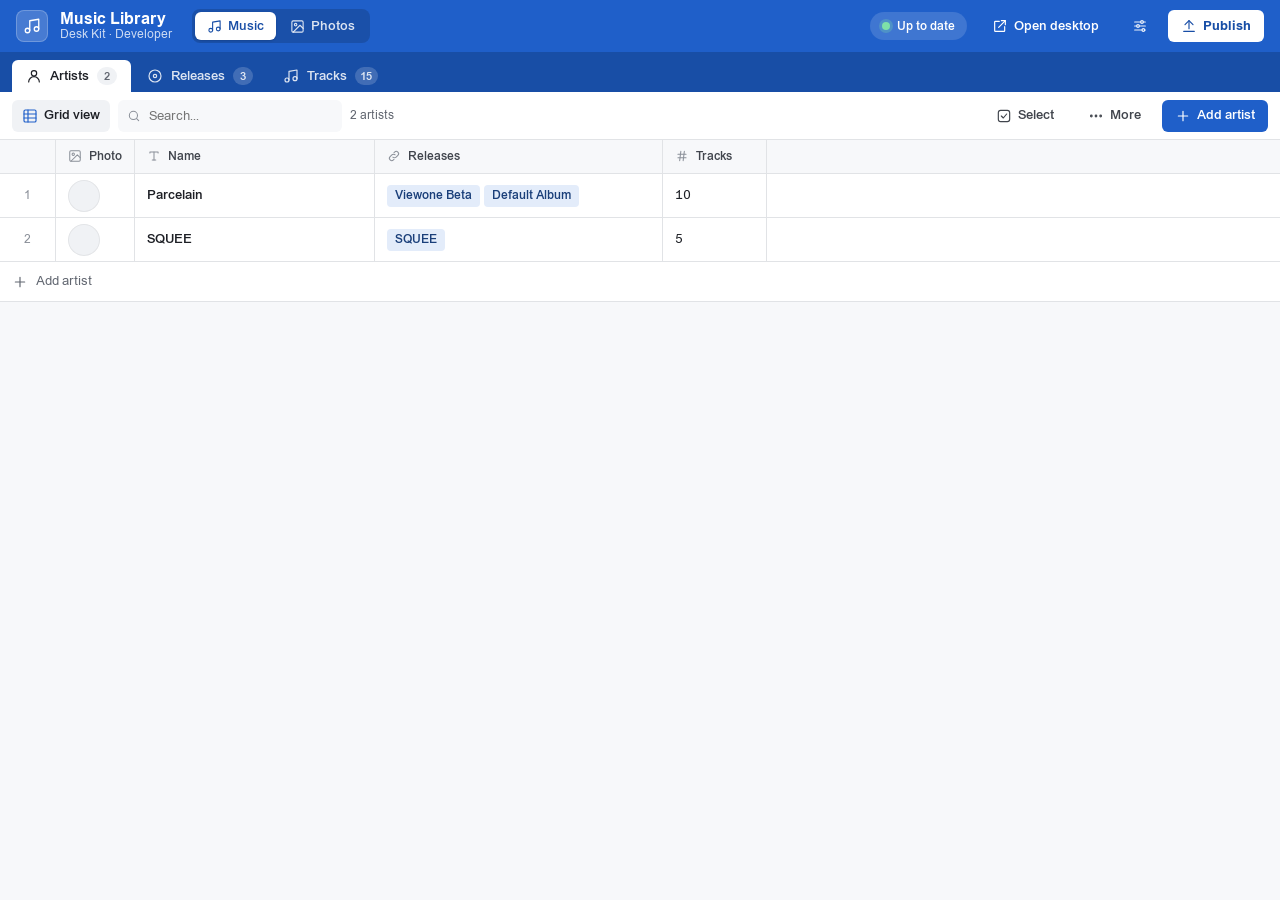
==== developer/index.html @ 1121066f "DeskKit Initial Commit" ====
<!DOCTYPE html>
<html lang="en">
<head>
    <meta charset="UTF-8">
    <meta name="viewport" content="width=device-width, initial-scale=1">
    <meta name="robots" content="noindex, nofollow">
    <meta name="darkreader-lock">
    <title>Music Library · Developer</title>
    <link rel="icon" href="../media/img/favicon.ico">
    <link rel="stylesheet" href="../css/fonts.css">
    <link rel="stylesheet" href="../css/developer.css">
</head>
<body>

    <!-- The editor is for computers only: on narrow screens this notice replaces it -->
    <div class="desktop-only" role="alert">
        <div class="desktop-only-card">
            <strong>Open the editor on a computer</strong>
            <p>The Music &amp; Photos editor needs a bigger screen. Make this window wider, or open <code>/developer/</code> on a desktop or laptop.</p>
            <a class="btn btn-primary btn-lg" href="../desktop/index.html">Back to the site</a>
        </div>
    </div>

    <!-- ============ Base header ============ -->
    <header class="base-header">
        <div class="base-icon" aria-hidden="true" data-icon="music"></div>
        <div class="base-title">
            <strong id="base-title">Music Library</strong>
            <span>Desk Kit · Developer</span>
        </div>

        <div class="section-switch" role="tablist" aria-label="Section">
            <button type="button" role="tab" data-section="music" aria-selected="true"><span data-icon="music"></span><span class="section-label">Music</span></button>
            <button type="button" role="tab" data-section="photos" aria-selected="false"><span data-icon="image"></span><span class="section-label">Photos</span></button>
        </div>

        <div class="header-spacer"></div>

        <span id="status" class="status-pill" role="status" aria-live="polite">
            <span class="status-dot"></span>
            <span id="status-text">Loading...</span>
        </span>

        <a class="btn header-btn hide-sm" href="../desktop/index.html" target="_blank" rel="noopener">
            <span data-icon="external"></span> Open desktop
        </a>
        <button id="settings-btn" class="icon-btn header-btn" type="button" aria-label="Settings" title="Settings">
            <span data-icon="gear"></span>
        </button>
        <button id="publish-btn" class="btn btn-publish" type="button">
            <span data-icon="upload"></span> Publish
        </button>
    </header>

    <!-- ============ Table tabs ============ -->
    <nav class="table-tabs" role="tablist" aria-label="Tables"></nav>

    <!-- ============ View bar ============ -->
    <div class="view-bar">
        <span class="view-name"><span data-icon="grid"></span> Grid view</span>

        <label class="search">
            <span class="sr-only">Search records</span>
            <span data-icon="search"></span>
            <input id="search" type="search" placeholder="Search..." autocomplete="off">
        </label>

        <span id="record-count" class="record-count"></span>

        <div class="header-spacer"></div>

        <button id="select-btn" class="btn btn-ghost" type="button" aria-pressed="false" title="Select records">
            <span data-icon="select"></span><span id="select-btn-label">Select</span>
        </button>

        <div class="menu-wrap">
            <button id="more-btn" class="btn btn-ghost" type="button" aria-haspopup="menu" aria-expanded="false">
                <span data-icon="dots"></span><span class="hide-sm">More</span>
            </button>
            <div id="more-menu" class="menu" role="menu" hidden>
                <button class="menu-item" role="menuitem" data-action="download"><span data-icon="download"></span> <span class="menu-label">Download music.json</span></button>
                <button class="menu-item" role="menuitem" data-action="import"><span data-icon="file"></span> <span class="menu-label">Import a music.json file...</span></button>
                <div class="menu-sep"></div>
                <button class="menu-item" role="menuitem" data-action="sort"><span data-icon="sort"></span> <span class="menu-label">Sort artists A → Z</span></button>
                <div class="menu-sep"></div>
                <button class="menu-item is-danger" role="menuitem" data-action="delete"><span data-icon="trash"></span> <span class="menu-label">Delete records...</span></button>
                <button class="menu-item is-danger" role="menuitem" data-action="discard"><span data-icon="undo"></span> Discard unpublished changes</button>
            </div>
            <input id="import-input" type="file" accept="application/json,.json" hidden>
        </div>

        <button id="add-btn" class="btn btn-primary" type="button">
            <span data-icon="plus"></span> <span id="add-btn-label">Add artist</span>
        </button>
    </div>

    <div id="notice" class="notice" hidden></div>

    <!-- ============ Grid ============ -->
    <main class="grid-scroll" id="grid-scroll">
        <table class="grid" id="grid">
            <thead></thead>
            <tbody></tbody>
        </table>
        <div id="empty" class="empty" hidden></div>
    </main>

    <!-- ============ Record dialog (filled by JS) ============ -->
    <dialog id="record-dialog" class="dialog" aria-labelledby="record-title"></dialog>

    <!-- ============ Settings ============ -->
    <dialog id="settings-dialog" class="dialog dialog-sm" aria-labelledby="settings-title">
        <form method="dialog" id="settings-form" novalidate>
            <div class="form-cover"></div>
            <div class="dialog-header">
                <div class="dialog-heading">
                    <div class="eyebrow"><span data-icon="gear"></span> Settings</div>
                    <h2 class="dialog-title" id="settings-title">Publishing</h2>
                    <p class="dialog-sub">Connect to <code>api/upload.php</code> so Publish writes <code>apps/music/music.json</code> / <code>apps/photos/photos.json</code> and images upload to your server.</p>
                </div>
                <button class="icon-btn" type="button" data-close aria-label="Close"><span data-icon="close"></span></button>
            </div>
            <div class="dialog-body">
                <div class="field">
                    <label class="field-label" for="api-url"><span data-icon="link"></span> API endpoint</label>
                    <p class="field-help">Relative to this page. Leave the default unless you moved the <code>api</code> folder.</p>
                    <input class="input" id="api-url" type="text" placeholder="../api/upload.php" autocomplete="off" spellcheck="false">
                </div>
                <div class="field">
                    <label class="field-label" for="api-key"><span data-icon="key"></span> API key</label>
                    <p class="field-help">The <code>API_KEY</code> value from <code>api/key.env</code>. Without a key, your changes stay in this browser - you can still download the JSON.</p>
                    <div class="input-row">
                        <input class="input" id="api-key" type="password" autocomplete="off" spellcheck="false" placeholder="Paste your key">
                        <button class="btn btn-secondary" type="button" id="toggle-key">Show</button>
                    </div>
                    <label class="checkbox"><input type="checkbox" id="remember-key"> Remember the key on this device</label>
                </div>
            </div>
            <div class="dialog-footer">
                <div class="spacer"></div>
                <button class="btn btn-ghost" type="button" data-close>Cancel</button>
                <button class="btn btn-primary" type="submit">Save settings</button>
            </div>
        </form>
    </dialog>

    <!-- ============ Publish / confirm ============ -->
    <dialog id="confirm-dialog" class="dialog dialog-sm" aria-labelledby="confirm-title"></dialog>

    <div class="toasts" id="toasts" aria-live="polite"></div>

    <script src="../script/developer.js"></script>
</body>
</html>
---- css/fonts.css ----
/* =========================
   ABC Areal
   ========================= */

@font-face {
  font-family: "ABC Areal";
  src: url("../fonts/ABCAreal-Regular.woff2") format("woff2");
  font-weight: 400;
  font-style: normal;
  font-display: swap;
}

@font-face {
  font-family: "ABC Areal";
  src: url("../fonts/ABCAreal-RegularItalic.woff2") format("woff2");
  font-weight: 400;
  font-style: italic;
  font-display: swap;
}

@font-face {
  font-family: "ABC Areal";
  src: url("../fonts/ABCAreal-Medium.woff2") format("woff2");
  font-weight: 500;
  font-style: normal;
  font-display: swap;
}

@font-face {
  font-family: "ABC Areal";
  src: url("../fonts/ABCAreal-MediumItalic.woff2") format("woff2");
  font-weight: 500;
  font-style: italic;
  font-display: swap;
}

@font-face {
  font-family: "ABC Areal";
  src: url("../fonts/ABCAreal-Bold.woff2") format("woff2");
  font-weight: 700;
  font-style: normal;
  font-display: swap;
}

@font-face {
  font-family: "ABC Areal";
  src: url("../fonts/ABCAreal-BoldItalic.woff2") format("woff2");
  font-weight: 700;
  font-style: italic;
  font-display: swap;
}
---- css/developer.css ----
/* ==========================================================================
   Developer · Music library editor
   Airtable-inspired: coloured base header, table tabs, grid view, record forms.
   Units: rem for type/spacing/sizes, px for 1px lines & shadows.
   ========================================================================== */

:root {
    --base: #1f5fc9;
    --base-dark: #184ea6;
    --base-darker: #133f87;
    --accent: #1f5fc9;
    --accent-hover: #184ea6;
    --accent-ring: rgba(31, 95, 201, 0.28);

    --ink: #1d1f25;
    --ink-2: #41454d;
    --muted: #616670;
    --faint: #8b9099;

    --line: #e1e3e6;
    --line-strong: #cfd3d8;
    --surface: #ffffff;
    --surface-2: #f7f8fa;
    --surface-3: #f0f2f5;
    --row-hover: #f5f8fd;

    --chip-bg: #e3ecfa;
    --chip-ink: #1a3f7a;

    --danger: #d23b3b;
    --danger-bg: #fdecec;
    --success: #1e9e5a;
    --warn: #b7791f;
    --warn-bg: #fff6e0;

    --radius-sm: 0.25rem;
    --radius: 0.375rem;
    --radius-lg: 0.75rem;

    --shadow-pop: 0 0.5rem 1.5rem rgba(20, 24, 33, 0.14), 0 1px 3px rgba(20, 24, 33, 0.08);
    --shadow-dialog: 0 1.5rem 4rem rgba(20, 24, 33, 0.28), 0 2px 6px rgba(20, 24, 33, 0.1);

    --font: "ABC Areal", -apple-system, BlinkMacSystemFont, "Segoe UI", Roboto, Helvetica, Arial, sans-serif;

    --header-h: 3.25rem;
    --tabs-h: 2.5rem;
    --viewbar-h: 3rem;
    --row-h: 2.75rem;
}

*, *::before, *::after { box-sizing: border-box; }

html, body {
    margin: 0;
    height: 100%;
}

body {
    display: flex;
    flex-direction: column;
    font-family: var(--font);
    font-size: 0.875rem;
    line-height: 1.4;
    color: var(--ink);
    background: var(--surface);
    -webkit-font-smoothing: antialiased;
}

button, input, select, textarea {
    font: inherit;
    color: inherit;
}

button { cursor: pointer; }

svg.icon {
    width: 1rem;
    height: 1rem;
    flex: none;
    fill: none;
    stroke: currentColor;
    stroke-width: 1.75;
    stroke-linecap: round;
    stroke-linejoin: round;
}

.sr-only {
    position: absolute;
    width: 1px; height: 1px;
    overflow: hidden;
    clip: rect(0 0 0 0);
    white-space: nowrap;
}

:focus-visible {
    outline: 2px solid var(--accent);
    outline-offset: 2px;
}

[hidden] { display: none !important; }

/* ---------- Buttons ---------- */

.btn {
    display: inline-flex;
    align-items: center;
    justify-content: center;
    gap: 0.375rem;
    height: 2rem;
    padding: 0 0.75rem;
    border: 1px solid transparent;
    border-radius: var(--radius);
    background: transparent;
    font-weight: 500;
    font-size: 0.8125rem;
    white-space: nowrap;
    text-decoration: none;
    transition: background-color 0.12s ease, border-color 0.12s ease, box-shadow 0.12s ease;
}

.btn:disabled { opacity: 0.55; cursor: not-allowed; }

.btn-primary {
    background: var(--accent);
    color: #fff;
}
.btn-primary:hover:not(:disabled) { background: var(--accent-hover); }

.btn-secondary {
    background: var(--surface);
    border-color: var(--line-strong);
    color: var(--ink);
}
.btn-secondary:hover:not(:disabled) { background: var(--surface-2); }

.btn-ghost { color: var(--ink-2); }
.btn-ghost:hover:not(:disabled) { background: var(--surface-3); }
.btn[aria-pressed="true"] { background: var(--chip-bg); color: var(--chip-ink); }
.btn[aria-pressed="true"]:hover { background: #d3e1f7; }

.btn-danger-ghost { color: var(--danger); }
.btn-danger-ghost:hover:not(:disabled) { background: var(--danger-bg); }

.btn-lg {
    height: 2.5rem;
    padding: 0 1.125rem;
    font-size: 0.9375rem;
}

.icon-btn {
    display: inline-grid;
    place-items: center;
    width: 2rem;
    height: 2rem;
    padding: 0;
    border: 0;
    border-radius: var(--radius);
    background: transparent;
    color: var(--muted);
}
.icon-btn:hover { background: var(--surface-3); color: var(--ink); }
.icon-btn-sm { width: 1.625rem; height: 1.625rem; }
.icon-btn-sm svg.icon { width: 0.875rem; height: 0.875rem; }

/* ---------- Base header ---------- */

.base-header {
    flex: none;
    display: flex;
    align-items: center;
    gap: 0.75rem;
    height: var(--header-h);
    padding: 0 1rem;
    background: var(--base);
    color: #fff;
}

.base-icon {
    display: grid;
    place-items: center;
    width: 2rem;
    height: 2rem;
    border-radius: 0.5rem;
    background: rgba(255, 255, 255, 0.18);
    box-shadow: inset 0 0 0 1px rgba(255, 255, 255, 0.22);
}
.base-icon svg.icon { width: 1.125rem; height: 1.125rem; }

.base-title {
    display: flex;
    flex-direction: column;
    min-width: 0;
    line-height: 1.15;
}

.base-title strong {
    font-size: 1rem;
    font-weight: 700;
    white-space: nowrap;
}

.base-title span {
    font-size: 0.75rem;
    opacity: 0.78;
    white-space: nowrap;
}

.header-spacer { flex: 1; }

/* Music / Photos switch */
.section-switch {
    display: inline-flex;
    gap: 0.125rem;
    margin-left: 0.5rem;
    padding: 0.1875rem;
    border-radius: 0.5rem;
    background: rgba(0, 0, 0, 0.16);
}

.section-switch button {
    display: inline-flex;
    align-items: center;
    gap: 0.375rem;
    height: 1.75rem;
    padding: 0 0.75rem;
    border: 0;
    border-radius: 0.375rem;
    background: transparent;
    color: rgba(255, 255, 255, 0.85);
    font-size: 0.8125rem;
    font-weight: 500;
    white-space: nowrap;
}
.section-switch button:hover { color: #fff; background: rgba(255, 255, 255, 0.1); }
.section-switch button[aria-selected="true"] {
    background: #fff;
    color: var(--base-dark);
    box-shadow: 0 1px 2px rgba(0, 0, 0, 0.15);
}
.section-switch svg.icon { width: 0.9375rem; height: 0.9375rem; }

.status-pill {
    display: inline-flex;
    align-items: center;
    gap: 0.4375rem;
    height: 1.75rem;
    padding: 0 0.75rem;
    border-radius: 999px;
    background: rgba(255, 255, 255, 0.14);
    font-size: 0.75rem;
    font-weight: 500;
    white-space: nowrap;
}

.status-dot {
    width: 0.5rem;
    height: 0.5rem;
    border-radius: 50%;
    background: #7ee2a8;
    box-shadow: 0 0 0 3px rgba(126, 226, 168, 0.25);
}
.status-pill.is-dirty .status-dot {
    background: #ffd166;
    box-shadow: 0 0 0 3px rgba(255, 209, 102, 0.25);
}
.status-pill.is-offline .status-dot {
    background: #ff9b9b;
    box-shadow: 0 0 0 3px rgba(255, 155, 155, 0.25);
}

.header-btn {
    color: #fff;
}
.header-btn:hover:not(:disabled) { background: rgba(255, 255, 255, 0.14); }

.header-btn.icon-btn { color: rgba(255, 255, 255, 0.9); }
.header-btn.icon-btn:hover { color: #fff; }

.btn-publish {
    background: #fff;
    color: var(--base-dark);
    font-weight: 700;
}
.btn-publish:hover:not(:disabled) { background: #eef3fc; }

/* ---------- Table tabs ---------- */

.table-tabs {
    flex: none;
    display: flex;
    align-items: flex-end;
    gap: 0.125rem;
    height: var(--tabs-h);
    padding: 0 0.75rem;
    background: var(--base-dark);
    overflow-x: auto;
    scrollbar-width: none;
}
.table-tabs::-webkit-scrollbar { display: none; }

.table-tab {
    display: inline-flex;
    align-items: center;
    gap: 0.5rem;
    height: 2rem;
    padding: 0 0.875rem;
    border: 0;
    border-radius: var(--radius) var(--radius) 0 0;
    background: transparent;
    color: rgba(255, 255, 255, 0.85);
    font-weight: 500;
    font-size: 0.8125rem;
    white-space: nowrap;
}
.table-tab:hover { background: var(--base-darker); color: #fff; }

.table-tab[aria-selected="true"] {
    background: var(--surface);
    color: var(--ink);
}

.tab-count {
    min-width: 1.25rem;
    padding: 0 0.375rem;
    border-radius: 999px;
    background: rgba(255, 255, 255, 0.18);
    font-size: 0.6875rem;
    line-height: 1.125rem;
    text-align: center;
}
.table-tab[aria-selected="true"] .tab-count {
    background: var(--surface-3);
    color: var(--muted);
}

/* ---------- View bar ---------- */

.view-bar {
    flex: none;
    display: flex;
    align-items: center;
    gap: 0.5rem;
    min-height: var(--viewbar-h);
    padding: 0.375rem 0.75rem;
    border-bottom: 1px solid var(--line);
    background: var(--surface);
    flex-wrap: wrap;
}

.view-name {
    display: inline-flex;
    align-items: center;
    gap: 0.375rem;
    height: 2rem;
    padding: 0 0.625rem;
    border-radius: var(--radius);
    background: var(--surface-3);
    font-weight: 500;
    font-size: 0.8125rem;
}
.view-name svg.icon { color: var(--accent); }

.search {
    position: relative;
    display: flex;
    align-items: center;
}
.search svg.icon {
    position: absolute;
    left: 0.5625rem;
    width: 0.875rem;
    height: 0.875rem;
    color: var(--faint);
    pointer-events: none;
}
.search input {
    width: 14rem;
    max-width: 100%;
    height: 2rem;
    padding: 0 0.625rem 0 1.875rem;
    border: 1px solid transparent;
    border-radius: var(--radius);
    background: var(--surface-2);
    font-size: 0.8125rem;
    outline: none;
}
.search input:hover { background: var(--surface-3); }
.search input:focus {
    background: var(--surface);
    border-color: var(--accent);
    box-shadow: 0 0 0 3px var(--accent-ring);
}

.record-count {
    color: var(--muted);
    font-size: 0.75rem;
    white-space: nowrap;
}

.menu-wrap { position: relative; }

.menu {
    position: absolute;
    top: calc(100% + 0.375rem);
    right: 0;
    z-index: 40;
    min-width: 15rem;
    padding: 0.375rem;
    border: 1px solid var(--line);
    border-radius: var(--radius-lg);
    background: var(--surface);
    box-shadow: var(--shadow-pop);
}

.menu-item {
    display: flex;
    align-items: center;
    gap: 0.625rem;
    width: 100%;
    padding: 0.5rem 0.625rem;
    border: 0;
    border-radius: var(--radius);
    background: transparent;
    text-align: left;
    font-size: 0.8125rem;
}
.menu-item:hover:not(:disabled) { background: var(--surface-3); }
.menu-item:disabled { opacity: 0.45; cursor: not-allowed; }
.menu-item svg.icon { color: var(--muted); }
.menu-item.is-danger { color: var(--danger); }
.menu-item.is-danger svg.icon { color: var(--danger); }
.menu-sep { height: 1px; margin: 0.375rem 0.25rem; background: var(--line); }

/* ---------- Notice ---------- */

.notice {
    flex: none;
    display: flex;
    align-items: center;
    gap: 0.625rem;
    padding: 0.5rem 1rem;
    border-bottom: 1px solid #f1dfae;
    background: var(--warn-bg);
    color: #6b4d00;
    font-size: 0.8125rem;
}
.notice svg.icon { color: var(--warn); }
.notice .btn { height: 1.75rem; margin-left: auto; }

/* ---------- Grid ---------- */

.grid-scroll {
    flex: 1 1 auto;
    min-height: 0;
    overflow: auto;
    background: var(--surface-2);
}

.grid {
    width: max-content;
    min-width: 100%;
    border-collapse: separate;
    border-spacing: 0;
    background: var(--surface);
    font-size: 0.8125rem;
}

.grid th,
.grid td {
    height: var(--row-h);
    padding: 0 0.75rem;
    border-right: 1px solid var(--line);
    border-bottom: 1px solid var(--line);
    text-align: left;
    vertical-align: middle;
    white-space: nowrap;
}

.grid th {
    position: sticky;
    top: 0;
    z-index: 2;
    height: 2.125rem;
    background: var(--surface-2);
    color: var(--ink-2);
    font-weight: 500;
    font-size: 0.75rem;
}

.th-inner {
    display: flex;
    align-items: center;
    gap: 0.4375rem;
}
.th-inner svg.icon {
    width: 0.875rem;
    height: 0.875rem;
    color: var(--faint);
}

.grid tbody tr { cursor: pointer; }
.grid tbody tr:hover td { background: var(--row-hover); }

.grid .col-num {
    width: 3.5rem;
    min-width: 3.5rem;
    padding: 0 0.5rem;
    color: var(--faint);
    font-size: 0.75rem;
    text-align: center;
}
.grid th.col-num { text-align: center; }

.num-cell {
    position: relative;
    display: grid;
    place-items: center;
    height: 100%;
}
.num-cell .expand {
    position: absolute;
    inset: 0;
    display: none;
    place-items: center;
    color: var(--accent);
}
.grid tbody tr:hover .num-cell .row-index { visibility: hidden; }
.grid tbody tr:hover .num-cell .expand { display: grid; }

.grip {
    position: absolute;
    left: -0.25rem;
    top: 50%;
    transform: translateY(-50%);
    display: none;
    color: var(--faint);
    cursor: grab;
}
.grid.is-sortable tbody tr:hover .grip { display: block; }

/* Select mode */
.row-check {
    width: 1rem;
    height: 1rem;
    margin: 0;
    accent-color: var(--accent);
    cursor: pointer;
}
.grid.is-selecting tbody tr:hover .num-cell .row-index { visibility: visible; }
.grid tbody tr.is-selected td { background: #eaf1fd; }
.grid tbody tr.is-selected:hover td { background: #dfe9fb; }
.record-count.is-selecting { color: var(--accent); font-weight: 500; }

.grid tr.is-drop-before td { box-shadow: inset 0 2px 0 var(--accent); }
.grid tr.is-drop-after td { box-shadow: inset 0 -2px 0 var(--accent); }
.grid tr.is-dragging td { opacity: 0.45; }

.col-primary { min-width: 15rem; font-weight: 500; color: var(--ink); }
.col-wide { min-width: 18rem; }
.col-mid { min-width: 11rem; }
.col-narrow { min-width: 6.5rem; }
.col-thumb { width: 4.25rem; min-width: 4.25rem; }
.col-fill { width: 100%; border-right: 0 !important; }

.cell-truncate {
    display: block;
    max-width: 22rem;
    overflow: hidden;
    text-overflow: ellipsis;
}

.thumb {
    display: block;
    width: 2rem;
    height: 2rem;
    border-radius: var(--radius-sm);
    background: var(--surface-3) center / cover no-repeat;
    box-shadow: inset 0 0 0 1px rgba(0, 0, 0, 0.06);
}
.thumb.is-round { border-radius: 50%; }
.thumb img {
    display: block;
    width: 100%;
    height: 100%;
    object-fit: cover;
    border-radius: inherit;
}

.chips {
    display: flex;
    align-items: center;
    gap: 0.25rem;
    overflow: hidden;
}

.chip {
    display: inline-flex;
    align-items: center;
    max-width: 12rem;
    height: 1.375rem;
    padding: 0 0.5rem;
    border-radius: var(--radius-sm);
    background: var(--chip-bg);
    color: var(--chip-ink);
    font-size: 0.75rem;
    font-weight: 500;
    overflow: hidden;
    text-overflow: ellipsis;
    white-space: nowrap;
}
.chip-more { background: var(--surface-3); color: var(--muted); }

.muted { color: var(--faint); }
.mono { font-variant-numeric: tabular-nums; }

.play-btn {
    display: inline-grid;
    place-items: center;
    width: 1.75rem;
    height: 1.75rem;
    border: 1px solid var(--line-strong);
    border-radius: 50%;
    background: var(--surface);
    color: var(--ink-2);
}
.play-btn:hover { border-color: var(--accent); color: var(--accent); }
.play-btn svg.icon { width: 0.75rem; height: 0.75rem; }
.play-btn.is-playing { background: var(--accent); border-color: var(--accent); color: #fff; }

.add-row td {
    height: 2.5rem;
    color: var(--muted);
    border-right: 0;
}
.add-row:hover td { background: var(--row-hover); color: var(--accent); }
.add-row .add-row-inner { display: flex; align-items: center; gap: 0.5rem; }

.empty {
    display: flex;
    flex-direction: column;
    align-items: center;
    gap: 0.5rem;
    padding: 4rem 1rem;
    color: var(--muted);
    text-align: center;
}
.empty strong { color: var(--ink); font-size: 0.9375rem; }

/* ---------- Dialog (record form) ---------- */

.dialog {
    width: min(40rem, calc(100vw - 2rem));
    max-height: calc(100vh - 3rem);
    max-height: calc(100dvh - 3rem);
    padding: 0;
    border: 0;
    border-radius: var(--radius-lg);
    background: var(--surface);
    color: var(--ink);
    box-shadow: var(--shadow-dialog);
    overflow: hidden;
}
.dialog[open] { display: flex; flex-direction: column; }
.dialog::backdrop { background: rgba(18, 22, 30, 0.5); }
.dialog-sm { width: min(30rem, calc(100vw - 2rem)); }

.dialog form {
    display: flex;
    flex-direction: column;
    min-height: 0;
    flex: 1 1 auto;
}

.form-cover {
    flex: none;
    height: 0.375rem;
    background: var(--base);
}

.dialog-header {
    flex: none;
    display: flex;
    align-items: flex-start;
    gap: 0.75rem;
    padding: 1.5rem 1.75rem 0.25rem;
}

.dialog-heading { flex: 1; min-width: 0; }

.eyebrow {
    display: inline-flex;
    align-items: center;
    gap: 0.375rem;
    margin-bottom: 0.375rem;
    color: var(--muted);
    font-size: 0.6875rem;
    font-weight: 700;
    letter-spacing: 0.06em;
    text-transform: uppercase;
}
.eyebrow svg.icon { width: 0.8125rem; height: 0.8125rem; }

.dialog-title {
    margin: 0;
    font-size: 1.5rem;
    font-weight: 700;
    line-height: 1.2;
    overflow-wrap: anywhere;
}

.dialog-sub {
    margin: 0.375rem 0 0;
    color: var(--muted);
    font-size: 0.875rem;
}

.dialog-body {
    flex: 1 1 auto;
    min-height: 0;
    overflow-y: auto;
    padding: 1rem 1.75rem 1.5rem;
}

.dialog-footer {
    flex: none;
    display: flex;
    align-items: center;
    gap: 0.5rem;
    padding: 0.875rem 1.75rem;
    border-top: 1px solid var(--line);
    background: var(--surface);
}
.dialog-footer .spacer { flex: 1; }

/* ---------- Fields (Airtable form look) ---------- */

.field {
    padding: 1.125rem 0;
    border-bottom: 1px solid var(--line);
}
.field:last-child { border-bottom: 0; }

.field-label {
    display: flex;
    align-items: center;
    gap: 0.5rem;
    margin-bottom: 0.25rem;
    font-size: 0.9375rem;
    font-weight: 700;
    color: var(--ink);
}
.field-label svg.icon { width: 0.9375rem; height: 0.9375rem; color: var(--faint); }
.field-label .req { color: var(--danger); font-weight: 700; }

.field-help {
    margin: 0 0 0.625rem;
    color: var(--muted);
    font-size: 0.8125rem;
}

.field-error {
    display: none;
    align-items: center;
    gap: 0.375rem;
    margin-top: 0.5rem;
    color: var(--danger);
    font-size: 0.8125rem;
}
.field.has-error .field-error { display: flex; }
.field.has-error > .input,
.field.has-error > .select,
.field.has-error > .input-row > .input { border-color: var(--danger); }
.field.has-error > .input:focus,
.field.has-error > .select:focus,
.field.has-error > .input-row > .input:focus { box-shadow: 0 0 0 3px rgba(210, 59, 59, 0.2); }

.input,
.select {
    display: block;
    width: 100%;
    height: 2.5rem;
    padding: 0 0.75rem;
    border: 1px solid var(--line-strong);
    border-radius: var(--radius);
    background: var(--surface);
    font-size: 0.9375rem;
    outline: none;
    transition: border-color 0.12s ease, box-shadow 0.12s ease;
}
.input::placeholder { color: var(--faint); }
.input:hover, .select:hover { border-color: #b9bec5; }
.input:focus, .select:focus {
    border-color: var(--accent);
    box-shadow: 0 0 0 3px var(--accent-ring);
}

.select {
    appearance: none;
    padding-right: 2.25rem;
    background-image: url("data:image/svg+xml,%3Csvg xmlns='http://www.w3.org/2000/svg' viewBox='0 0 16 16' fill='none' stroke='%23616670' stroke-width='1.75' stroke-linecap='round' stroke-linejoin='round'%3E%3Cpath d='m4 6 4 4 4-4'/%3E%3C/svg%3E");
    background-repeat: no-repeat;
    background-position: right 0.75rem center;
    background-size: 1rem;
}

.input-row {
    display: flex;
    gap: 0.5rem;
    align-items: stretch;
}
.input-row .input { flex: 1 1 auto; min-width: 0; }
.input-row .btn { height: 2.5rem; flex: none; }

.field-grid {
    display: grid;
    grid-template-columns: repeat(2, minmax(0, 1fr));
    gap: 0 1.25rem;
}

/* image field */
.image-field {
    display: grid;
    grid-template-columns: 6.5rem minmax(0, 1fr);
    gap: 1rem;
    align-items: start;
}

.image-preview {
    position: relative;
    width: 6.5rem;
    aspect-ratio: 1;
    border-radius: var(--radius);
    background: var(--surface-3) center / cover no-repeat;
    box-shadow: inset 0 0 0 1px rgba(0, 0, 0, 0.06);
    display: grid;
    place-items: center;
    color: var(--faint);
    overflow: hidden;
}
.image-preview.is-round { border-radius: 50%; }
.image-preview.has-image svg.icon { display: none; }
.image-preview svg.icon { width: 1.5rem; height: 1.5rem; }

.image-preview .spinner {
    position: absolute;
    inset: 0;
    display: none;
    place-items: center;
    background: rgba(255, 255, 255, 0.7);
}
.image-preview.is-busy .spinner { display: grid; }

.spinner::after {
    content: "";
    width: 1.25rem;
    height: 1.25rem;
    border: 2px solid var(--line-strong);
    border-top-color: var(--accent);
    border-radius: 50%;
    animation: spin 0.8s linear infinite;
}
@keyframes spin { to { transform: rotate(360deg); } }

.dropzone {
    display: flex;
    flex-direction: column;
    align-items: center;
    justify-content: center;
    gap: 0.25rem;
    min-height: 4rem;
    padding: 0.75rem;
    margin-bottom: 0.5rem;
    border: 1.5px dashed var(--line-strong);
    border-radius: var(--radius);
    background: var(--surface-2);
    color: var(--muted);
    font-size: 0.8125rem;
    text-align: center;
    cursor: pointer;
    transition: border-color 0.12s ease, background-color 0.12s ease;
}
.dropzone:hover,
.dropzone.is-over {
    border-color: var(--accent);
    background: #f1f6fe;
    color: var(--ink-2);
}
.dropzone strong { color: var(--accent); font-weight: 500; }
.dropzone svg.icon { color: var(--accent); }

.image-meta {
    margin-top: 0.375rem;
    color: var(--faint);
    font-size: 0.75rem;
}

/* photo picker inside album / photo forms */
.photo-tiles {
    display: grid;
    grid-template-columns: repeat(auto-fill, minmax(5.5rem, 1fr));
    gap: 0.5rem;
    margin-bottom: 0.75rem;
}

.photo-tile {
    position: relative;
    aspect-ratio: 1;
    border-radius: var(--radius);
    overflow: hidden;
    background: var(--surface-3);
    box-shadow: inset 0 0 0 1px rgba(0, 0, 0, 0.06);
}

.photo-tile img {
    display: block;
    width: 100%;
    height: 100%;
    object-fit: cover;
}

.photo-tile-num {
    position: absolute;
    top: 0.25rem;
    left: 0.25rem;
    min-width: 1.25rem;
    padding: 0 0.3125rem;
    border-radius: 999px;
    background: rgba(0, 0, 0, 0.55);
    color: #fff;
    font-size: 0.6875rem;
    line-height: 1.125rem;
    text-align: center;
}

.photo-tile-actions {
    position: absolute;
    left: 0;
    right: 0;
    bottom: 0;
    display: flex;
    justify-content: space-between;
    padding: 0.25rem;
    background: linear-gradient(transparent, rgba(0, 0, 0, 0.55));
    opacity: 0;
    transition: opacity 0.12s ease;
}
.photo-tile:hover .photo-tile-actions,
.photo-tile:focus-within .photo-tile-actions { opacity: 1; }

@media (hover: none) {
    .photo-tile-actions { opacity: 1; }
}

.photo-tile-actions button {
    display: grid;
    place-items: center;
    width: 1.5rem;
    height: 1.5rem;
    padding: 0;
    border: 0;
    border-radius: var(--radius-sm);
    background: rgba(255, 255, 255, 0.92);
    color: var(--ink);
}
.photo-tile-actions button:hover { background: #fff; color: var(--accent); }
.photo-tile-actions svg.icon { width: 0.8125rem; height: 0.8125rem; }

.field .input-row + .image-meta { margin-top: 0.5rem; }

/* track editor inside release form */
.track-editor {
    border: 1px solid var(--line);
    border-radius: var(--radius);
    overflow: hidden;
}

.track-row {
    display: grid;
    grid-template-columns: 1.75rem minmax(0, 1.2fr) minmax(0, 1.4fr) 4.25rem auto;
    gap: 0.375rem;
    align-items: center;
    padding: 0.375rem 0.5rem;
    border-bottom: 1px solid var(--line);
    background: var(--surface);
}
.track-row:last-of-type { border-bottom: 0; }

.track-row.is-head {
    padding-top: 0.4375rem;
    padding-bottom: 0.4375rem;
    background: var(--surface-2);
    color: var(--muted);
    font-size: 0.6875rem;
    font-weight: 700;
    letter-spacing: 0.04em;
    text-transform: uppercase;
}

.track-row .track-num {
    color: var(--faint);
    font-size: 0.75rem;
    text-align: center;
}

.track-row .input {
    height: 2rem;
    padding: 0 0.5rem;
    font-size: 0.8125rem;
}

.track-row .input.is-invalid { border-color: var(--danger); }

.track-actions {
    display: flex;
    align-items: center;
}

.track-add {
    display: flex;
    align-items: center;
    gap: 0.5rem;
    width: 100%;
    padding: 0.5rem 0.75rem;
    border: 0;
    border-top: 1px solid var(--line);
    background: var(--surface-2);
    color: var(--accent);
    font-size: 0.8125rem;
    font-weight: 500;
    text-align: left;
}
.track-add:hover { background: #f1f6fe; }
.track-editor .track-add:first-child { border-top: 0; }

.release-list {
    display: flex;
    flex-wrap: wrap;
    gap: 0.375rem;
}
.release-list .chip { cursor: pointer; }
.release-list .chip:hover { background: #d3e1f7; }

.inline-note {
    display: flex;
    gap: 0.5rem;
    padding: 0.625rem 0.75rem;
    border-radius: var(--radius);
    background: var(--surface-2);
    color: var(--muted);
    font-size: 0.8125rem;
}
.inline-note svg.icon { color: var(--accent); margin-top: 0.125rem; }

.summary-list {
    margin: 0.75rem 0 0;
    padding: 0;
    list-style: none;
    border: 1px solid var(--line);
    border-radius: var(--radius);
}
.summary-list li {
    display: flex;
    justify-content: space-between;
    padding: 0.5rem 0.75rem;
    border-bottom: 1px solid var(--line);
    font-size: 0.8125rem;
}
.summary-list li:last-child { border-bottom: 0; }
.delta-up { color: var(--success); font-weight: 500; }
.delta-down { color: var(--danger); font-weight: 500; }

.checkbox {
    display: flex;
    align-items: center;
    gap: 0.5rem;
    margin-top: 0.75rem;
    font-size: 0.8125rem;
    color: var(--ink-2);
}
.checkbox input { width: 1rem; height: 1rem; accent-color: var(--accent); }

.alert {
    display: flex;
    gap: 0.5rem;
    margin-top: 1rem;
    padding: 0.75rem;
    border-radius: var(--radius);
    background: var(--danger-bg);
    color: #8f1f1f;
    font-size: 0.8125rem;
}
.alert svg.icon { color: var(--danger); margin-top: 0.125rem; }

/* ---------- Toasts ---------- */

.toasts {
    position: fixed;
    left: 50%;
    bottom: 1.5rem;
    z-index: 100;
    display: flex;
    flex-direction: column;
    align-items: center;
    gap: 0.5rem;
    transform: translateX(-50%);
    pointer-events: none;
}

.toast {
    display: flex;
    align-items: center;
    gap: 0.625rem;
    max-width: min(32rem, calc(100vw - 2rem));
    padding: 0.625rem 1rem;
    border-radius: var(--radius-lg);
    background: #1d1f25;
    color: #fff;
    font-size: 0.8125rem;
    box-shadow: var(--shadow-pop);
    animation: toast-in 0.18s ease-out;
    pointer-events: auto;
}
.toast svg.icon { color: #7ee2a8; }
.toast.is-error svg.icon { color: #ff9b9b; }
.toast.is-info svg.icon { color: #9cc2ff; }

@keyframes toast-in {
    from { opacity: 0; transform: translateY(0.5rem); }
    to { opacity: 1; transform: none; }
}

/* ---------- Small screens ---------- */

@media (max-width: 48rem) {
    .base-title span,
    .hide-sm { display: none !important; }

    .base-title { overflow: hidden; }
    .base-title { display: none; }
    .section-switch { margin-left: 0; }
    .section-switch button { padding: 0 0.5rem; }
    .base-title strong { overflow: hidden; text-overflow: ellipsis; }
    .status-pill { padding: 0 0.5rem; }
    #status-text { display: none; }
    .view-bar #select-btn { margin-left: auto; }
    .view-bar > .header-spacer { display: none; }

    .base-header { gap: 0.5rem; padding: 0 0.75rem; }

    .search { flex: 1 1 10rem; }
    .search input { width: 100%; }

    .dialog-header { padding: 1.25rem 1.125rem 0.25rem; }
    .dialog-body { padding: 0.75rem 1.125rem 1.25rem; }
    .dialog-footer { padding: 0.75rem 1.125rem; }

    .field-grid { grid-template-columns: minmax(0, 1fr); }

    .image-field { grid-template-columns: 4.5rem minmax(0, 1fr); }
    .image-preview { width: 4.5rem; }

    .track-row { grid-template-columns: 1.25rem minmax(0, 1fr) 3.75rem auto; }
    .track-row .track-url { grid-column: 2 / -1; grid-row: 2; }
    .track-row.is-head .track-url-head { display: none; }
}

@media (prefers-reduced-motion: reduce) {
    *, *::before, *::after { animation: none !important; transition: none !important; }
}

/* ---------- Desktop only ---------- */

.desktop-only {
    display: none;
}

/* Same breakpoint as the phone layout of the desktop (script/desktop.js) */
@media (max-width: 47.5rem) {
    body > :not(.desktop-only):not(script) {
        display: none !important;
    }

    .desktop-only {
        display: flex;
        flex: 1 1 auto;
        align-items: center;
        justify-content: center;
        min-height: 100vh;
        min-height: 100dvh;
        padding: 1.5rem;
        background: var(--surface-2);
    }

    .desktop-only-card {
        display: flex;
        flex-direction: column;
        gap: 0.75rem;
        max-width: 22rem;
        padding: 1.5rem;
        border: 1px solid var(--line);
        border-top: 0.375rem solid var(--base);
        border-radius: var(--radius-lg);
        background: var(--surface);
        box-shadow: var(--shadow-pop);
        text-align: left;
    }

    .desktop-only-card strong {
        font-size: 1.25rem;
    }

    .desktop-only-card p {
        margin: 0 0 0.5rem;
        color: var(--muted);
        font-size: 0.9375rem;
        line-height: 1.5;
    }

    .desktop-only-card code {
        padding: 0 0.25rem;
        border-radius: var(--radius-sm);
        background: var(--surface-3);
    }
}
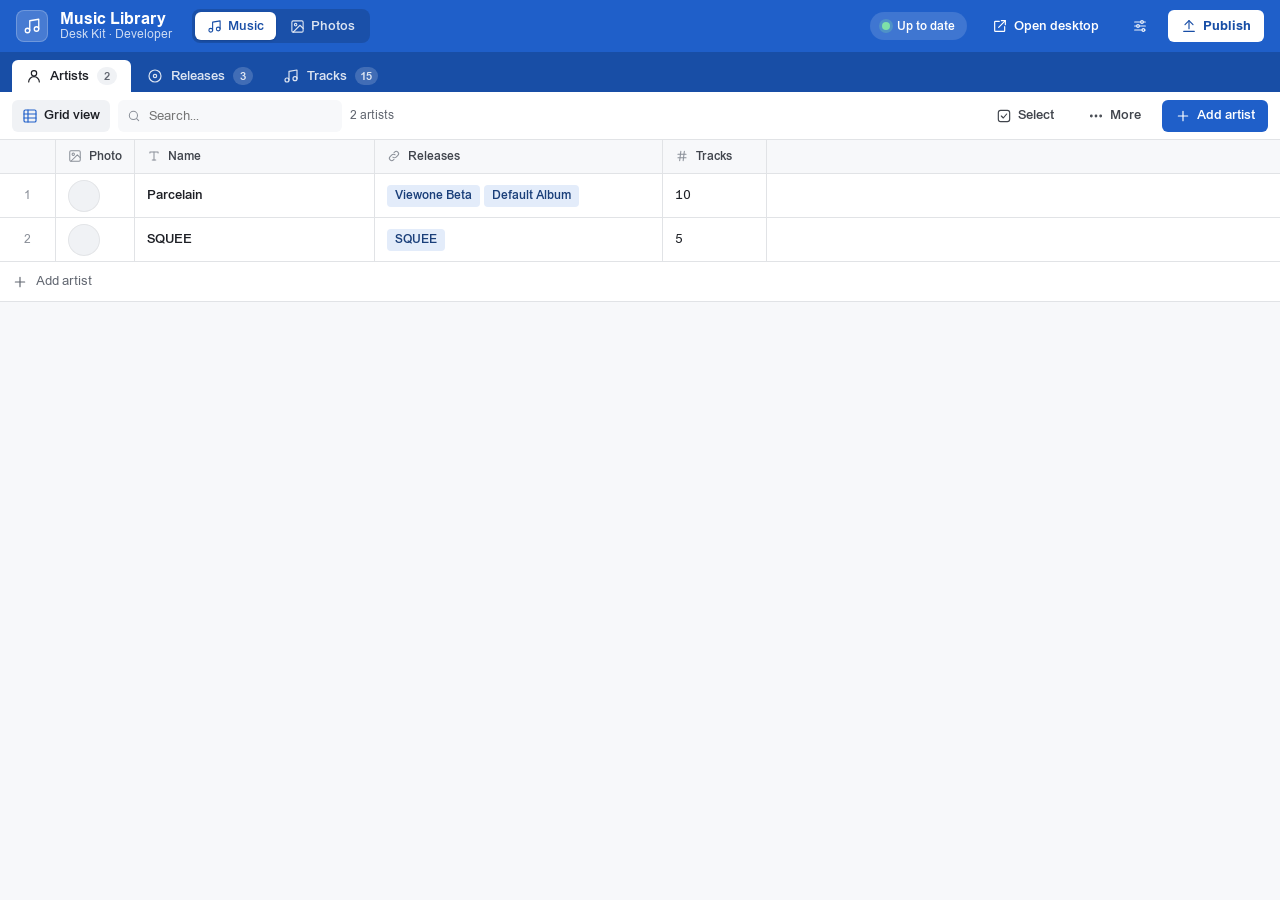
==== commit 04e56309: "sample content removal" ====
--- a/developer/index.html
+++ b/developer/index.html
@@ -13,6 +13,7 @@
 <body>
 
     <!-- The editor is for computers only: on narrow screens this notice replaces it -->
+     
     <div class="desktop-only" role="alert">
         <div class="desktop-only-card">
             <strong>Open the editor on a computer</strong>
